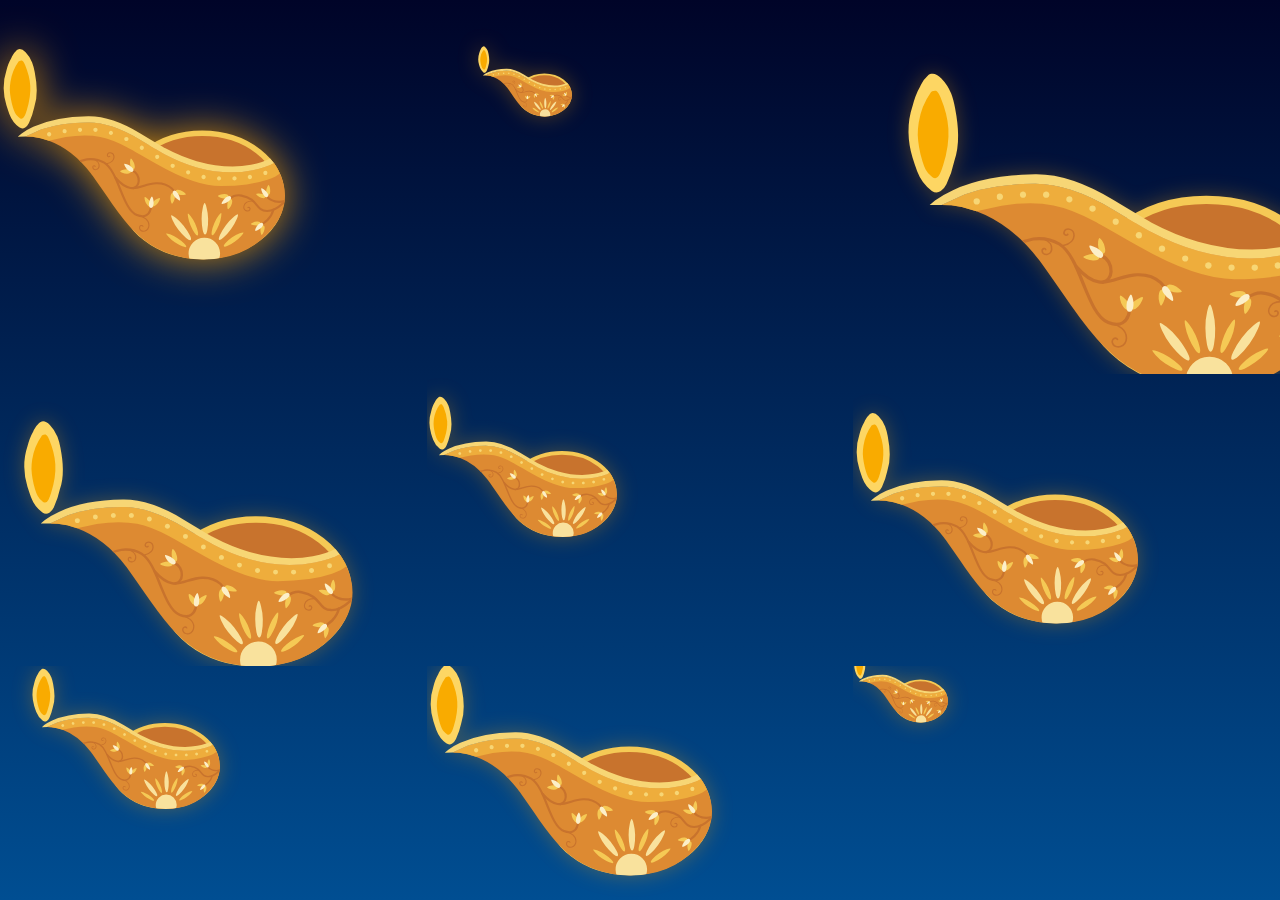
==== src/index.html @ c1ae2aaa "first commit" ====
<!DOCTYPE html>
<html lang="en">

<head>
    <meta charset="UTF-8">
    <meta name="viewport" content="width=device-width, initial-scale=1.0">
    <title>Diwali</title>
    <link rel="stylesheet" href="style.css">
</head>

<body>
    <div class="scene">
        <div class="city">
            <div class="row">
                <div class="house">
                    <img class="dynamicImages" src="../Assets/diya_loop_1.svg" alt="img here" width="300px">
                </div>
                <div class="house">
                    <img class="dynamicImages" src="../Assets/diya_loop_5.svg" alt="img here" width="100px">
                </div>
                <div class="house">
                    <img class="dynamicImages" src="../Assets/diya_loop_1.svg" alt="img here" width="450px">
                </div>
            </div>
            <div class="row">
                <div class="house">
                    <img class="dynamicImages" src="../Assets/diya_loop_2.svg" alt="img here" width="350px">
                </div>
                <div class="house">
                    <img class="dynamicImages" src="../Assets/diya_loop_11.svg" alt="img here" width="200px">
                </div>
                <div class="house">
                    <img class="dynamicImages" src="../Assets/diya_loop_9.svg" alt="img here" width="300px">
                </div>
            </div>
            <div class="row">
                <div class="house">
                    <img class="dynamicImages" src="../Assets/diya_loop_8.svg" alt="img here" width="200px">
                </div>
                <div class="house">
                    <img class="dynamicImages" src="../Assets/diya_loop_8.svg" alt="img here" width="300px">
                </div>
                <div class="house">
                    <img class="dynamicImages" src="../Assets/diya_loop_8.svg" alt="img here" width="100px">
                </div>
            </div>
        </div>
        <div class="fireworks"></div>
    </div>
    

    <div class="zoom-overlay"></div> <!-- New Red Div -->

    <script src="script.js"></script>
</body>

</html>
---- src/style.css ----
/* Basic reset and container setup */
* {
    margin: 0;
    padding: 0;
    box-sizing: border-box;
    overflow: hidden;
}

.scene {
    width: 100vw;
    height: 100vh;
    background: linear-gradient(to bottom, #000428, #004e92);
    position: relative;
    overflow: hidden;
}

.city {
    width: 100%;
    height: 100%;
    display: flex;
    flex-direction: column;
    justify-content: space-around;
}

.row {
    display: flex;
    justify-content: space-around;
    align-items: center;
    width: 100%;
}

.house {
    position: relative;
    width: 100%;
    height: 100%;
}

/* Dynamic positioning for images */
.dynamicImages {
    /* Add initial state for smooth transition */
    position: relative;
    transform: scale(1);
    filter: drop-shadow(0 0 10px rgba(255, 165, 0, 0.3));
    transition: all 0.8s ease-in-out;  /* Increased duration and added all properties */
}



/* Different animations for each row */
.row:nth-child(1) .dynamicImages {
    transform: translateY(-20px);
    transform: translateX(50px);
    animation-delay: 0s;
}

.row:nth-child(2) .dynamicImages {
    transform: translateY(-10px);
    animation-delay: 0.5s;
}

.row:nth-child(3) .dynamicImages {
    transform: translateY(-30px);
    animation-delay: 1s;
}

/* Individual position adjustments */
.row:nth-child(1) .house:nth-child(1) .dynamicImages {
    margin-left: -50px;
}

.row:nth-child(1) .house:nth-child(2) .dynamicImages {
    margin-top: 30px;
}

.row:nth-child(1) .house:nth-child(3) .dynamicImages {
    margin-right: -30px;
}

.row:nth-child(2) .house:nth-child(1) .dynamicImages {
    margin-left: 20px;
}

.row:nth-child(2) .house:nth-child(2) .dynamicImages {
    margin-bottom: 40px;
}

.row:nth-child(2) .house:nth-child(3) .dynamicImages {
    margin-right: 40px;
}

.row:nth-child(3) .house:nth-child(1) .dynamicImages {
    margin-left: 30px;
}

.row:nth-child(3) .house:nth-child(2) .dynamicImages {
    margin-top: -20px;
}

.row:nth-child(3) .house:nth-child(3) .dynamicImages {
    margin-right: 20px;
}

/* Floating animation */
@keyframes float {
    0% {
        transform: translateY(0);
    }
    50% {
        transform: translateY(-15px);
    }
    100% {
        transform: translateY(0);
    }
}

/* Hover effect */
.dynamicImages:hover {
    transform: scale(1.1);
    filter: drop-shadow(0 0 20px rgba(255, 165, 0, 0.8));
}
/* Zoom overlay */
.zoom-overlay {
    position: fixed;
    top: 0;
    left: 0;
    width: 100%;
    height: 100%;
    background-color: rgba(255, 0, 0, 0.1);
    pointer-events: none;
    opacity: 0;
    transition: opacity 0.3s ease;
}

.zoom-overlay.active {
    opacity: 1;
}

/* Responsive adjustments */
@media (max-width: 768px) {
    .dynamicImages {
        width: 80% !important;
        height: auto;
    }
    
    .row {
        flex-direction: column;
        gap: 20px;
    }
}
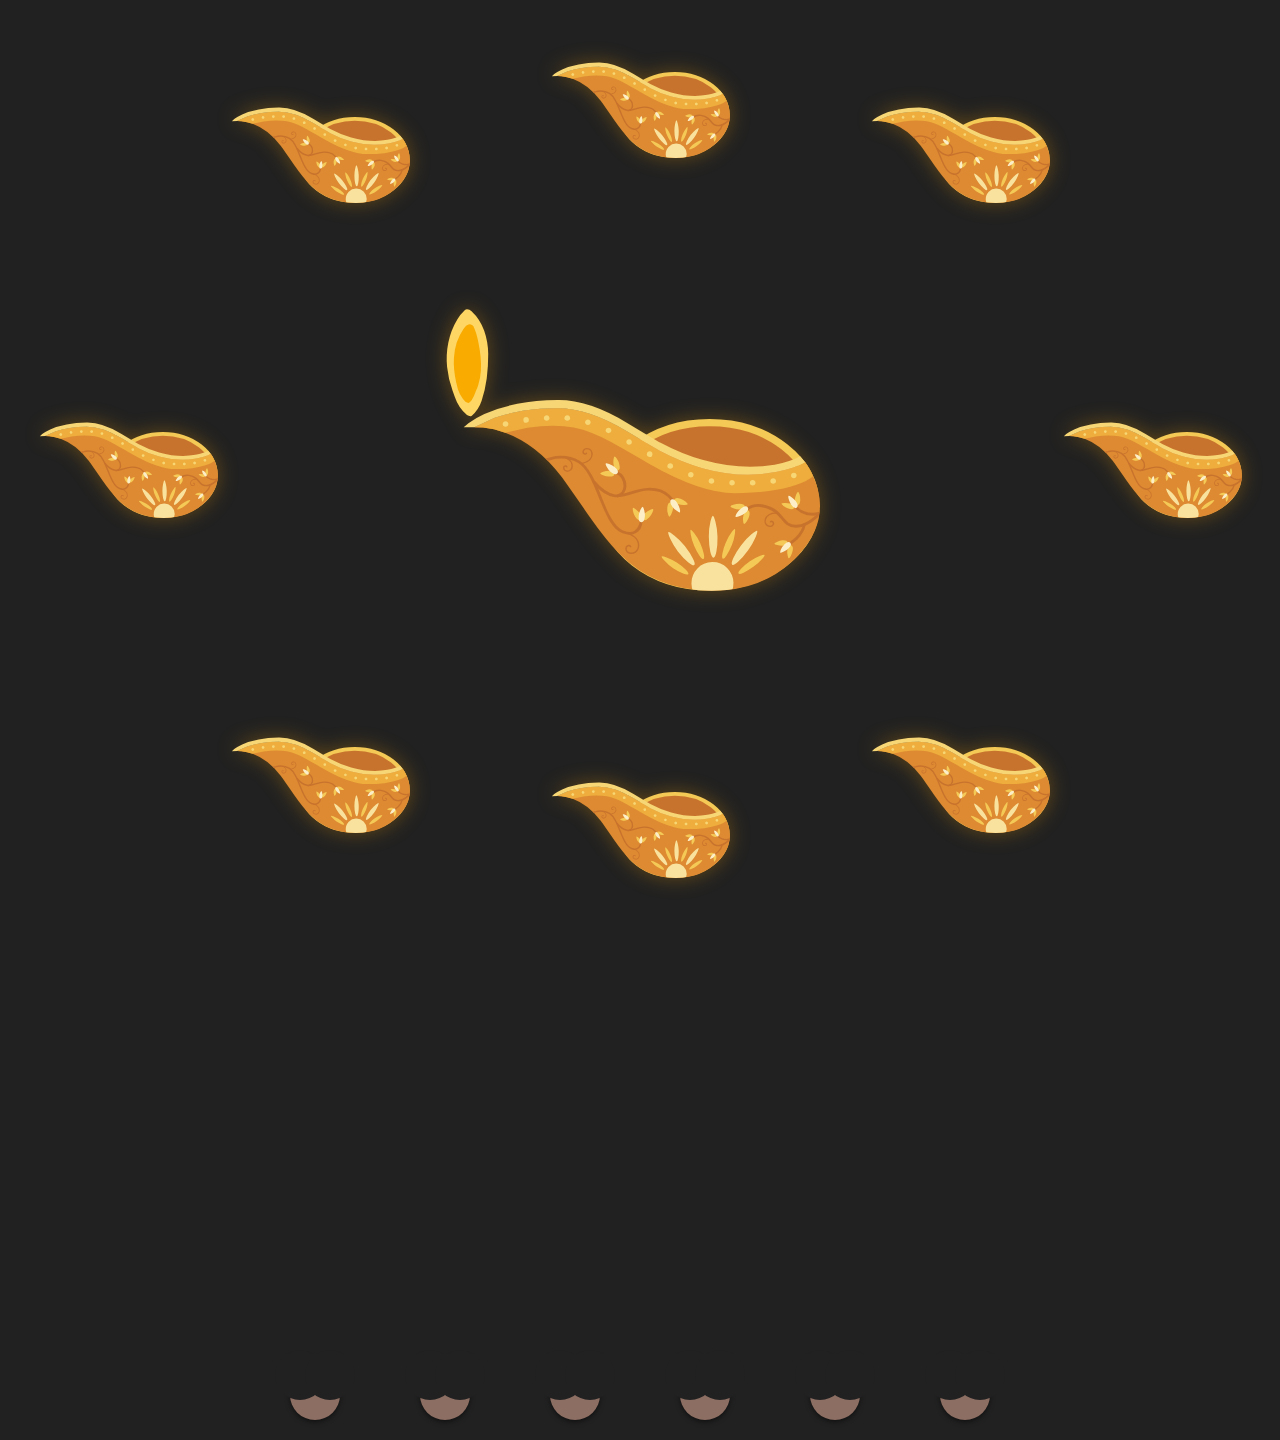
==== commit 102a1db1: "updated code" ====
--- a/src/index.html
+++ b/src/index.html
@@ -3,7 +3,7 @@
 
 <head>
     <meta charset="UTF-8">
-    <meta name="viewport" content="width=device-width, initial-scale=1.0">
+    <meta name="viewport" content="width=device-width, 20itial-scale=1.0">
     <title>Diwali</title>
     <link rel="stylesheet" href="style.css">
 </head>
@@ -13,45 +13,68 @@
         <div class="city">
             <div class="row">
                 <div class="house">
-                    <img class="dynamicImages" src="../Assets/diya_loop_1.svg" alt="img here" width="300px">
+                    <img class="dynamicImages" src="../Assets/unlit_diya.svg" alt="img here" width="200px">
                 </div>
                 <div class="house">
-                    <img class="dynamicImages" src="../Assets/diya_loop_5.svg" alt="img here" width="100px">
+                    <img class="dynamicImages" src="../Assets/unlit_diya.svg" alt="img here" width="200px">
                 </div>
                 <div class="house">
-                    <img class="dynamicImages" src="../Assets/diya_loop_1.svg" alt="img here" width="450px">
+                    <img class="dynamicImages" src="../Assets/unlit_diya.svg" alt="img here" width="200px">
                 </div>
             </div>
             <div class="row">
                 <div class="house">
-                    <img class="dynamicImages" src="../Assets/diya_loop_2.svg" alt="img here" width="350px">
+                    <img class="dynamicImages" src="../Assets/unlit_diya.svg" alt="img here" width="200px">
                 </div>
                 <div class="house">
-                    <img class="dynamicImages" src="../Assets/diya_loop_11.svg" alt="img here" width="200px">
+                    <img class="dynamicImages " id="middleDiya" src="../Assets/diya_loop_11.svg" alt="img here" width="400px" draggable="true">
                 </div>
                 <div class="house">
-                    <img class="dynamicImages" src="../Assets/diya_loop_9.svg" alt="img here" width="300px">
+                    <img class="dynamicImages" src="../Assets/unlit_diya.svg" alt="img here" width="200px">
                 </div>
             </div>
             <div class="row">
                 <div class="house">
-                    <img class="dynamicImages" src="../Assets/diya_loop_8.svg" alt="img here" width="200px">
+                    <img class="dynamicImages" src="../Assets/unlit_diya.svg" alt="img here" width="200px">
                 </div>
                 <div class="house">
-                    <img class="dynamicImages" src="../Assets/diya_loop_8.svg" alt="img here" width="300px">
+                    <img class="dynamicImages" src="../Assets/unlit_diya.svg" alt="img here" width="200px">
                 </div>
                 <div class="house">
-                    <img class="dynamicImages" src="../Assets/diya_loop_8.svg" alt="img here" width="100px">
+                    <img class="dynamicImages" src="../Assets/unlit_diya.svg" alt="img here" width="200px">
                 </div>
             </div>
         </div>
-        <div class="fireworks"></div>
-    </div>
-    
 
-    <div class="zoom-overlay"></div> <!-- New Red Div -->
+        <div class="zoom-wrapper">
+            <div class="main">
+                <h2>
+                    <span style="--i: 1">H</span>
+                    <span style="--i: 2">a</span>
+                    <span style="--i: 3">p</span>
+                    <span style="--i: 4">p</span>
+                    <span style="--i: 5">y</span>
+                    <span style="--i: 6; margin-left: 5vw">D</span>
+                    <span style="--i: 7">i</span>
+                    <span style="--i: 8">w</span>
+                    <span style="--i: 9">a</span>
+                    <span style="--i: 10">l</span>
+                    <span style="--i: 11">i</span>
+                </h2>
+                <div class="container">
+                    <ul class="fireworks">
+                        <li><span></span></li>
+                        <li><span></span></li>
+                        <li><span></span></li>
+                        <li><span></span></li>
+                        <li><span></span></li>
+                        <li><span></span></li>
+                    </ul>
+                </div>
+            </div>
+        </div>
 
-    <script src="script.js"></script>
+        <script src="script.js"></script>
 </body>
 
 </html>--- a/src/style.css
+++ b/src/style.css
@@ -1,149 +1,349 @@
-/* Basic reset and container setup */
+@import url(https://fonts.googleapis.com/css?family=Bad+Script|Lato:400,700);
+
+
+
+
 * {
     margin: 0;
     padding: 0;
     box-sizing: border-box;
-    overflow: hidden;
 }
 
 .scene {
     width: 100vw;
     height: 100vh;
-    background: linear-gradient(to bottom, #000428, #004e92);
+    background: #212121;
     position: relative;
-    overflow: hidden;
+    /* overflow: hidden; */
 }
 
 .city {
     width: 100%;
     height: 100%;
+    position: relative;
     display: flex;
-    flex-direction: column;
-    justify-content: space-around;
-}
-
-.row {
-    display: flex;
-    justify-content: space-around;
+    justify-content: center;
     align-items: center;
-    width: 100%;
-}
+}
+
 
 .house {
-    position: relative;
-    width: 100%;
-    height: 100%;
-}
-
-/* Dynamic positioning for images */
+    position: absolute;
+}
+
+.row:nth-child(1) .house:nth-child(1) {
+    top: 15%;
+    left: 25%;
+    transform: translate(-50%, -50%);
+}
+
+.row:nth-child(1) .house:nth-child(2) {
+    top: 10%;
+    left: 50%;
+    transform: translate(-50%, -50%);
+}
+
+.row:nth-child(1) .house:nth-child(3) {
+    top: 15%;
+    right: 25%;
+    transform: translate(50%, -50%);
+}
+
+.row:nth-child(2) .house:nth-child(1) {
+    top: 50%;
+    left: 10%;
+    transform: translate(-50%, -50%);
+}
+
+.row:nth-child(2) .house:nth-child(2) {
+    top: 50%;
+    left: 50%;
+    transform: translate(-50%, -50%);
+}
+
+.row:nth-child(2) .house:nth-child(3) {
+    top: 50%;
+    right: 10%;
+    transform: translate(50%, -50%);
+}
+
+.row:nth-child(3) .house:nth-child(1) {
+    bottom: 15%;
+    left: 25%;
+    transform: translate(-50%, 50%);
+}
+
+.row:nth-child(3) .house:nth-child(2) {
+    bottom: 10%;
+    left: 50%;
+    transform: translate(-50%, 50%);
+}
+
+.row:nth-child(3) .house:nth-child(3) {
+    bottom: 15%;
+    right: 25%;
+    transform: translate(50%, 50%);
+}
+
 .dynamicImages {
-    /* Add initial state for smooth transition */
     position: relative;
     transform: scale(1);
     filter: drop-shadow(0 0 10px rgba(255, 165, 0, 0.3));
-    transition: all 0.8s ease-in-out;  /* Increased duration and added all properties */
-}
-
-
-
-/* Different animations for each row */
-.row:nth-child(1) .dynamicImages {
-    transform: translateY(-20px);
-    transform: translateX(50px);
-    animation-delay: 0s;
-}
-
-.row:nth-child(2) .dynamicImages {
-    transform: translateY(-10px);
-    animation-delay: 0.5s;
-}
-
-.row:nth-child(3) .dynamicImages {
-    transform: translateY(-30px);
-    animation-delay: 1s;
-}
-
-/* Individual position adjustments */
-.row:nth-child(1) .house:nth-child(1) .dynamicImages {
-    margin-left: -50px;
-}
-
-.row:nth-child(1) .house:nth-child(2) .dynamicImages {
-    margin-top: 30px;
-}
-
-.row:nth-child(1) .house:nth-child(3) .dynamicImages {
-    margin-right: -30px;
-}
-
-.row:nth-child(2) .house:nth-child(1) .dynamicImages {
-    margin-left: 20px;
-}
-
-.row:nth-child(2) .house:nth-child(2) .dynamicImages {
-    margin-bottom: 40px;
-}
-
-.row:nth-child(2) .house:nth-child(3) .dynamicImages {
-    margin-right: 40px;
-}
-
-.row:nth-child(3) .house:nth-child(1) .dynamicImages {
-    margin-left: 30px;
-}
-
-.row:nth-child(3) .house:nth-child(2) .dynamicImages {
-    margin-top: -20px;
-}
-
-.row:nth-child(3) .house:nth-child(3) .dynamicImages {
-    margin-right: 20px;
-}
-
-/* Floating animation */
+    transition: all 0.8s ease-in-out;
+    animation: float 5s ease-in-out infinite;
+}
+
+.dynamicImages:hover {
+    transform: scale(1.1);
+    filter: drop-shadow(0 0 20px rgba(255, 165, 0, 0.8));
+    z-index: 1;
+}
+
 @keyframes float {
     0% {
         transform: translateY(0);
     }
+
     50% {
         transform: translateY(-15px);
     }
+
     100% {
         transform: translateY(0);
     }
 }
 
-/* Hover effect */
-.dynamicImages:hover {
-    transform: scale(1.1);
-    filter: drop-shadow(0 0 20px rgba(255, 165, 0, 0.8));
-}
-/* Zoom overlay */
+@media (max-width: 768px) {
+    .dynamicImages {
+        width: 100px !important;
+        height: auto;
+    }
+
+
+    .row:nth-child(2) .house:nth-child(1) {
+        left: 5%;
+    }
+
+    .row:nth-child(2) .house:nth-child(3) {
+        right: 5%;
+    }
+
+    .row:nth-child(1) .house:nth-child(1),
+    .row:nth-child(3) .house:nth-child(1) {
+        left: 25%;
+    }
+
+    .row:nth-child(1) .house:nth-child(3),
+    .row:nth-child(3) .house:nth-child(3) {
+        right: 25%;
+    }
+}
+
+@media (max-width: 200px) {
+    .dynamicImages {
+        width: 60px !important;
+    }
+
+
+    .row:nth-child(2) .house:nth-child(1) {
+        left: 2%;
+    }
+
+    .row:nth-child(2) .house:nth-child(3) {
+        right: 2%;
+    }
+
+    .row:nth-child(1) .house:nth-child(1),
+    .row:nth-child(3) .house:nth-child(1) {
+        left: 20%;
+    }
+
+    .row:nth-child(1) .house:nth-child(3),
+    .row:nth-child(3) .house:nth-child(3) {
+        right: 20%;
+    }
+}
+
 .zoom-overlay {
-    position: fixed;
-    top: 0;
-    left: 0;
     width: 100%;
     height: 100%;
-    background-color: rgba(255, 0, 0, 0.1);
-    pointer-events: none;
-    opacity: 0;
-    transition: opacity 0.3s ease;
-}
-
-.zoom-overlay.active {
-    opacity: 1;
-}
-
-/* Responsive adjustments */
-@media (max-width: 768px) {
-    .dynamicImages {
-        width: 80% !important;
-        height: auto;
-    }
-    
-    .row {
-        flex-direction: column;
-        gap: 20px;
-    }
-}+    background-color: rgba(255, 165, 0, 0.3);
+}
+
+.main {
+    display: none; 
+  }
+  
+  .zoomed-in {
+    display: block;
+    text-align: center;
+    background-color: red;
+  }
+  
+  .zoomed-in h2 {
+    color: transparent;
+    font-size: 15vw;
+  }
+  
+  .zoomed-in h2 span {
+    animation: animate 3s linear infinite;
+    animation-delay: calc(0.1s * var(--i));
+  }
+  
+  .zoomed-in footer {
+    margin-top: 4vh;
+    color: white;
+    text-align: right;
+    font-size: 3vw;
+  }
+  
+  @media screen and (max-width: 1000px) {
+    .zoomed-in body {
+      align-items: center;
+    }
+  }
+ 
+
+
+
+
+* {
+  margin: 0;
+  padding: 0;
+  box-sizing: border-box;
+  font-family: "Bad Script", cursive;
+}
+
+body {
+  font-family: "Sacramento", cursive;
+  display: flex;
+  flex-direction: column;
+  align-items: center;
+  min-height: 100vh;
+  background: #212121;
+  color: #ffffff;
+}
+
+.main {
+  display: flex;
+  flex-direction: column;
+  align-items: center;
+  justify-content: center;
+  min-height: 60vh;
+}
+
+h2 {
+  display: flex;
+  font-size: 15vw;
+}
+
+h2 span {
+  color: transparent;
+  animation: animate 3s linear infinite;
+  animation-delay: calc(0.1s * var(--i));
+}
+
+.container {
+  width: 100%;
+  max-width: 800px;
+  text-align: center;
+  margin-top: 8vh;
+  padding: 20px;
+}
+
+.fireworks {
+  list-style-type: none;
+  padding: 0;
+  display: flex;
+  justify-content: center;
+  gap: 80px;
+  flex-wrap: wrap;
+}
+
+.fireworks li {
+  height: 50px;
+  width: 50px;
+  border-radius: 500px;
+  position: relative;
+  background-color: #8D6E63;
+  box-shadow: 0px 2px 5px rgba(0, 0, 0, 0.5);
+}
+
+.fireworks li::before,
+.fireworks li::after {
+  content: "";
+  position: absolute;
+  height: 100%;
+  width: 100%;
+  background-color: #212121;
+  border-radius: 500px;
+  top: -40%;
+}
+
+.fireworks li::before {
+  left: -30%;
+}
+
+.fireworks li::after {
+  right: -30%;
+}
+
+.fireworks li span {
+  display: inline-block;
+  height: 20px;
+  width: 20px;
+  position: absolute;
+  left: 0;
+  right: 0;
+  margin: auto;
+  z-index: 1;
+  border-bottom-left-radius: 50px;
+  border-bottom-right-radius: 50px;
+  border-top-right-radius: 50px;
+  transform: rotate(45deg);
+  animation: fire 0.3s ease infinite;
+}
+
+.fireworks li:nth-child(1) span { animation-delay: 0.5s; }
+.fireworks li:nth-child(2) span { animation-delay: 1s; }
+.fireworks li:nth-child(3) span { animation-delay: 1.5s; }
+.fireworks li:nth-child(4) span { animation-delay: 2s; }
+.fireworks li:nth-child(5) span { animation-delay: 2.5s; }
+.fireworks li:nth-child(6) span { animation-delay: 3s; }
+
+@keyframes animate {
+  0% {
+    color: #fff;
+    filter: blur(2px) hue-rotate(0deg);
+    text-shadow: 0 0 10px #00b3ff,
+                 0 0 20px #00b3ff,
+                 0 0 40px #00b3ff,
+                 0 0 80px #00b3ff;
+  }
+  30%, 70% {
+    color: #fff;
+    filter: blur(2px) hue-rotate(360deg);
+    text-shadow: 0 0 10px #00b3ff,
+                 0 0 20px #00b3ff,
+                 0 0 40px #00b3ff;
+  }
+  100% {
+    color: transparent;
+    box-shadow: none;
+    filter: blur(2px) hue-rotate(0deg);
+  }
+}
+
+@keyframes fire {
+  0%, 100% {
+    transform: rotate(55deg);
+    width: 20px;
+    background: linear-gradient(90deg, orange, orangered);
+  }
+  50% {
+    transform: rotate(35deg);
+    width: 18px;
+    background: linear-gradient(90deg, orangered, orange);
+  }
+}
+
